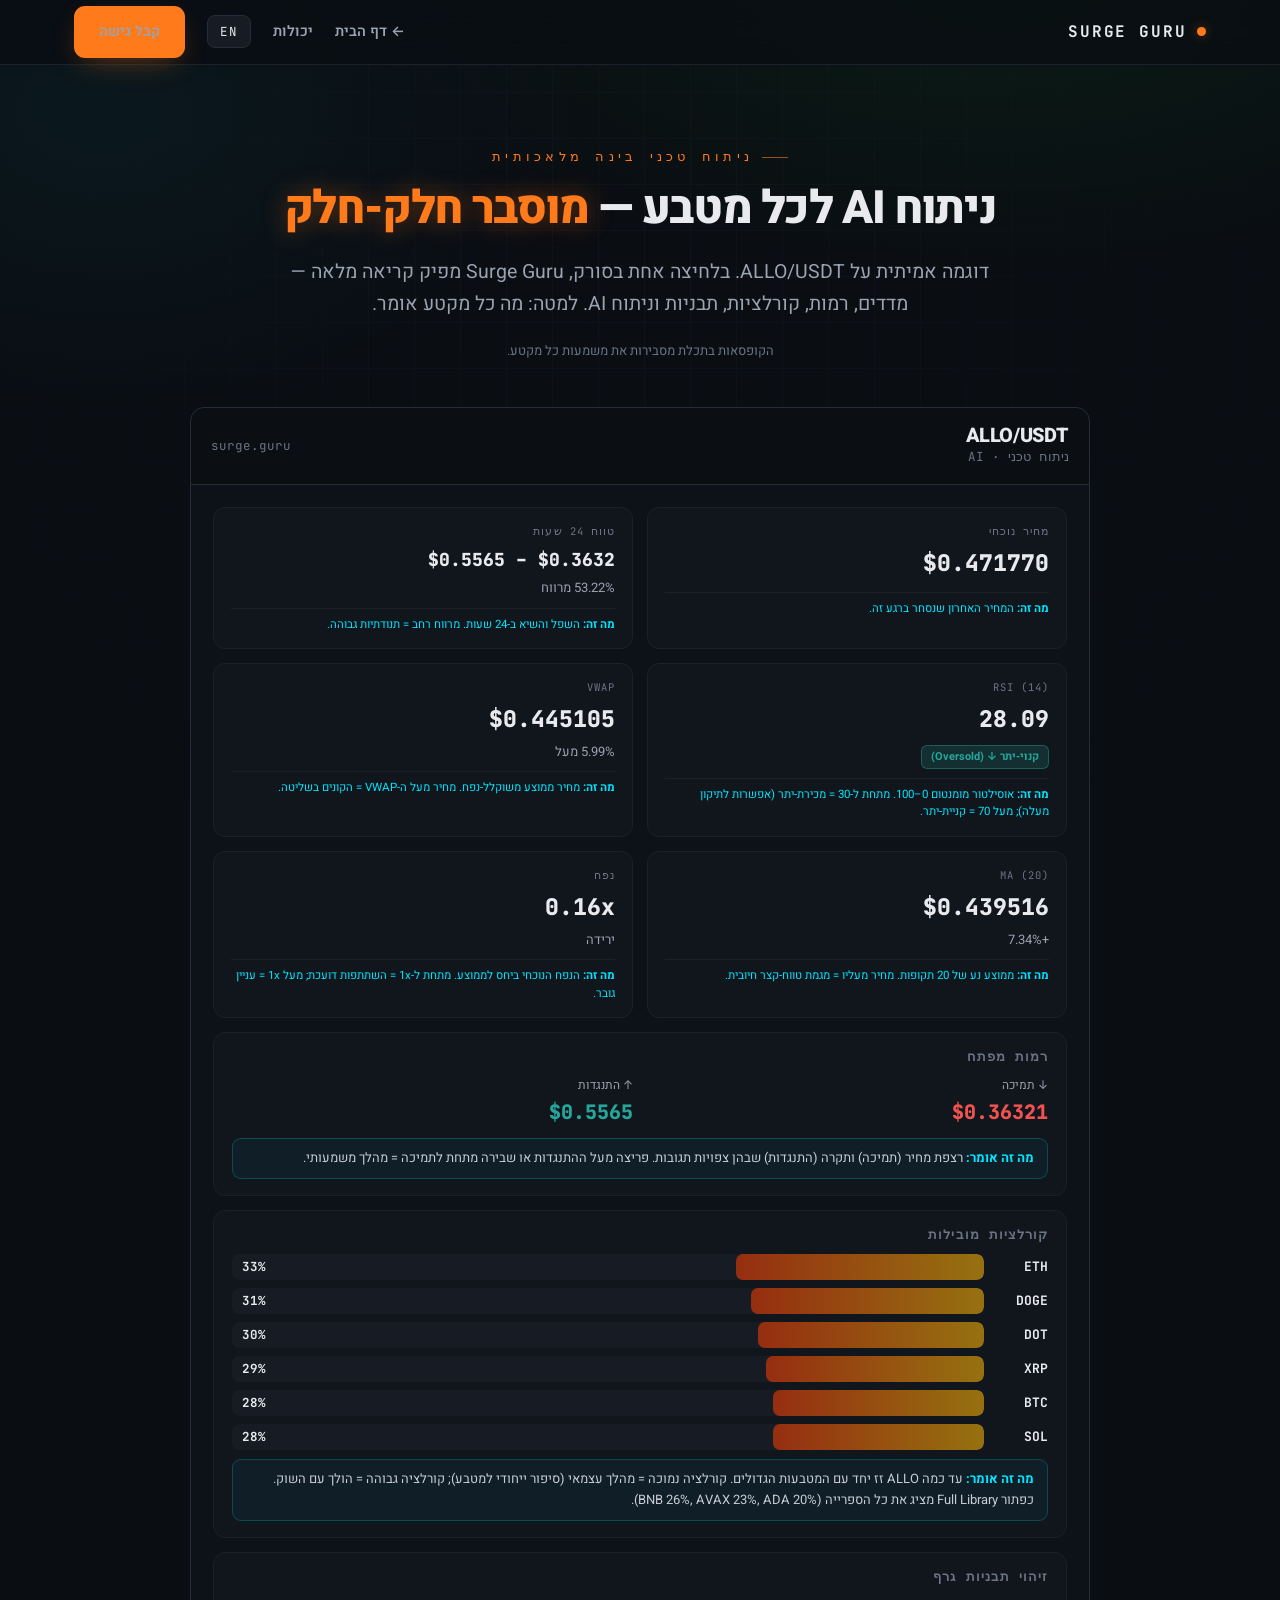
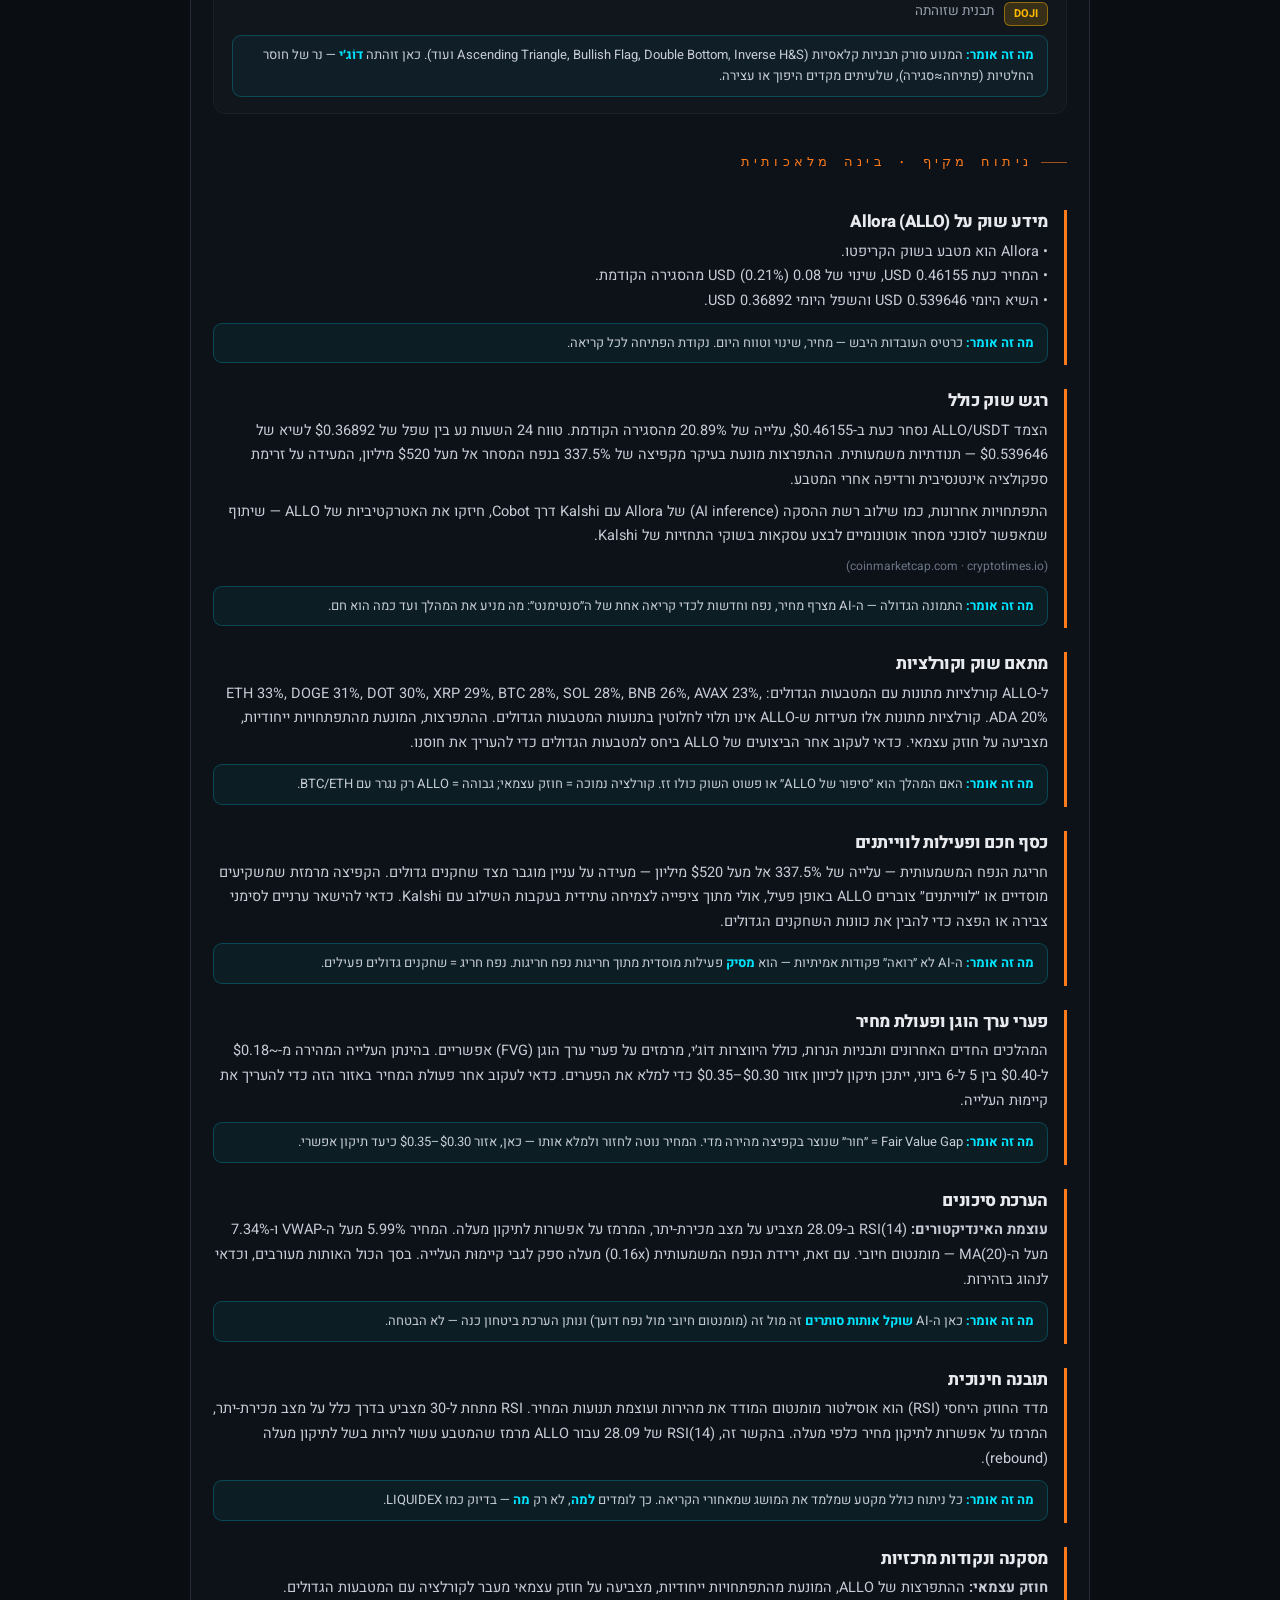
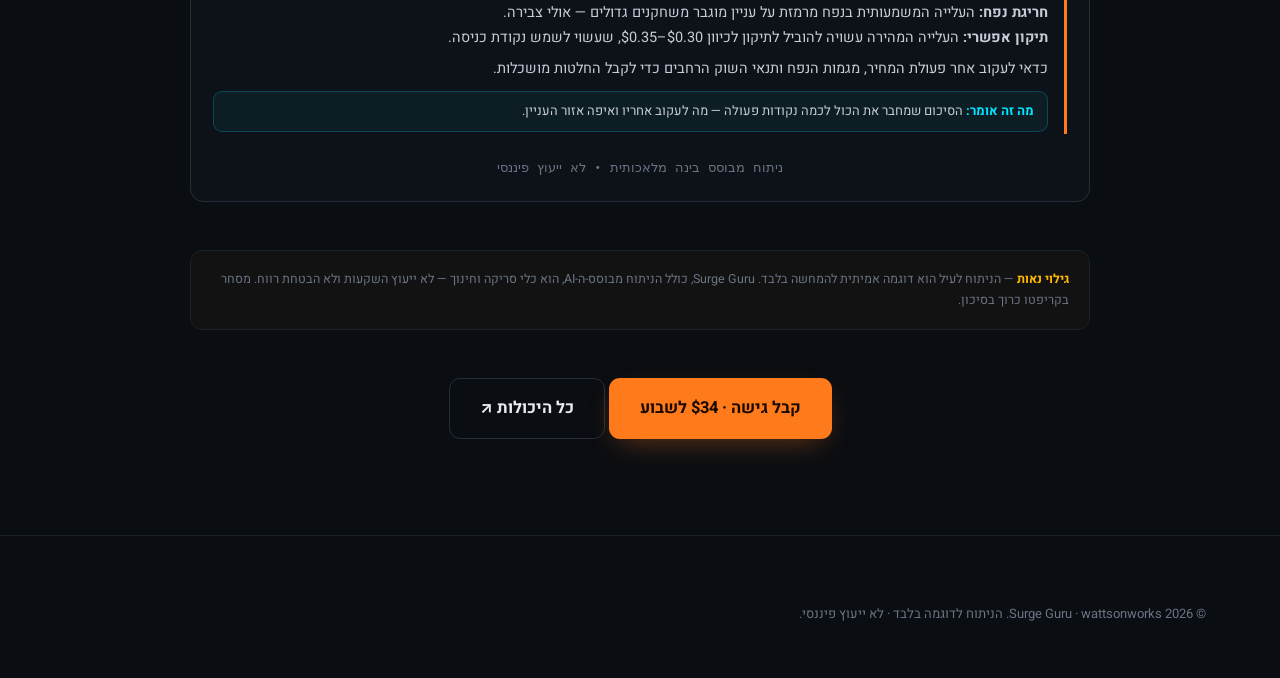
==== ai.html @ 8e60c3f4 "Add AI Technical Analysis example page (ALLO/USDT) with each segment explained New ai.html: faithful" ====
<!DOCTYPE html>
<html lang="he" dir="rtl">
<head>
<meta charset="utf-8">
<meta name="viewport" content="width=device-width, initial-scale=1">
<title>Surge Guru — AI Technical Analysis (example) | ניתוח AI לדוגמה</title>
<meta name="description" content="A real Surge Guru AI Technical Analysis example (ALLO/USDT) — price, RSI, VWAP, MA, key levels, correlations, pattern detection and a full AI read, with every segment explained. EN + HE.">
<link rel="canonical" href="https://wattsonworks.github.io/SG/ai.html">
<meta name="robots" content="index,follow">
<meta name="theme-color" content="#0a0d12">
<link rel="icon" href="favicon.svg" type="image/svg+xml">
<link rel="preconnect" href="https://fonts.googleapis.com">
<link rel="preconnect" href="https://fonts.gstatic.com" crossorigin>
<link href="https://fonts.googleapis.com/css2?family=Inter:wght@400;600;700;800&family=Heebo:wght@400;600;700;800&family=JetBrains+Mono:wght@400;700&display=swap" rel="stylesheet">
<link rel="stylesheet" href="assets/css/sg.css">
</head>
<body>

<nav class="nav">
  <div class="nav-in">
    <a class="brand" href="index.html"><span class="dot"></span>SURGE&nbsp;GURU</a>
    <div class="nav-links">
      <a href="index.html" data-he="← דף הבית" data-en="← Home"></a>
      <a href="index.html#features" data-he="יכולות" data-en="Features"></a>
      <button class="lang-btn" data-lang-toggle>EN</button>
      <a class="btn btn-primary" href="checkout.html" data-he="קבל גישה" data-en="Get Access"></a>
    </div>
  </div>
</nav>

<header class="hero" style="padding-bottom:24px">
  <div class="wrap center">
    <p class="eyebrow" style="justify-content:center" data-he="ניתוח טכני בינה מלאכותית" data-en="AI Technical Analysis"></p>
    <h1 style="font-size:clamp(28px,4.6vw,46px)" data-he='ניתוח AI לכל מטבע — <span class="g">מוסבר חלק-חלק</span>' data-en='AI analysis for any coin — <span class="g">explained piece by piece</span>' data-html></h1>
    <p class="lede center mt-2" data-he="דוגמה אמיתית על ALLO/USDT. בלחיצה אחת בסורק, Surge Guru מפיק קריאה מלאה — מדדים, רמות, קורלציות, תבניות וניתוח AI. למטה: מה כל מקטע אומר." data-en="A real example on ALLO/USDT. With one click in the scanner, Surge Guru produces a full read — metrics, levels, correlations, patterns and an AI analysis. Below: what every segment means."></p>
    <p class="center mt-2" style="font-size:13px;color:var(--muted-2)" data-he="הקופסאות בתכלת מסבירות את משמעות כל מקטע." data-en="The cyan boxes explain what each segment means."></p>
  </div>
</header>

<section style="padding-top:8px">
  <div class="wrap">
    <div class="ai-panel reveal">
      <div class="ai-titlebar">
        <div><h3>ALLO/USDT</h3><div class="sub" data-he="ניתוח טכני · AI" data-en="AI Technical Analysis"></div></div>
        <div class="sub">surge.guru</div>
      </div>
      <div class="ai-body">

        <!-- METRICS -->
        <div class="ai-metrics">
          <div class="ai-metric">
            <div class="lbl" data-he="מחיר נוכחי" data-en="Current Price"></div>
            <div class="val">$0.471770</div>
            <div class="mean" data-he="<b>מה זה:</b> המחיר האחרון שנסחר ברגע זה." data-en="<b>What it is:</b> the latest traded price right now." data-html></div>
          </div>
          <div class="ai-metric">
            <div class="lbl" data-he="טווח 24 שעות" data-en="24H Range"></div>
            <div class="val" style="font-size:18px">$0.3632 – $0.5565</div>
            <div class="sub amber2">53.22% <span data-he="מרווח" data-en="spread"></span></div>
            <div class="mean" data-he="<b>מה זה:</b> השפל והשיא ב-24 שעות. מרווח רחב = תנודתיות גבוהה." data-en="<b>What it is:</b> the 24h low–high. A wide spread = high volatility." data-html></div>
          </div>
          <div class="ai-metric">
            <div class="lbl">RSI (14)</div>
            <div class="val up2">28.09</div>
            <div><span class="ai-badge green" data-he="קנוי-יתר ↓ (Oversold)" data-en="Oversold"></span></div>
            <div class="mean" data-he="<b>מה זה:</b> אוסילטור מומנטום 0–100. מתחת ל-30 = מכירת-יתר (אפשרות לתיקון מעלה); מעל 70 = קניית-יתר." data-en="<b>What it is:</b> a 0–100 momentum oscillator. Below 30 = oversold (room to bounce); above 70 = overbought." data-html></div>
          </div>
          <div class="ai-metric">
            <div class="lbl">VWAP</div>
            <div class="val">$0.445105</div>
            <div class="sub up2" data-he="5.99% מעל" data-en="5.99% above"></div>
            <div class="mean" data-he="<b>מה זה:</b> מחיר ממוצע משוקלל-נפח. מחיר מעל ה-VWAP = הקונים בשליטה." data-en="<b>What it is:</b> the volume-weighted average price. Price above VWAP = buyers in control." data-html></div>
          </div>
          <div class="ai-metric">
            <div class="lbl">MA (20)</div>
            <div class="val">$0.439516</div>
            <div class="sub up2">+7.34%</div>
            <div class="mean" data-he="<b>מה זה:</b> ממוצע נע של 20 תקופות. מחיר מעליו = מגמת טווח-קצר חיובית." data-en="<b>What it is:</b> the 20-period moving average. Price above it = a short-term uptrend." data-html></div>
          </div>
          <div class="ai-metric">
            <div class="lbl" data-he="נפח" data-en="Volume"></div>
            <div class="val">0.16x</div>
            <div class="sub dn2" data-he="ירידה" data-en="drop"></div>
            <div class="mean" data-he="<b>מה זה:</b> הנפח הנוכחי ביחס לממוצע. מתחת ל-1x = השתתפות דועכת; מעל 1x = עניין גובר." data-en="<b>What it is:</b> current volume vs its average. Below 1x = fading participation; above 1x = surging interest." data-html></div>
          </div>
        </div>

        <!-- KEY LEVELS -->
        <div class="ai-block">
          <h4 data-he="רמות מפתח" data-en="Key Levels"></h4>
          <div class="ai-levels">
            <div class="lv"><div class="k dn2" data-he="↓ תמיכה" data-en="↓ Support"></div><div class="v dn2">$0.36321</div></div>
            <div class="lv"><div class="k up2" data-he="↑ התנגדות" data-en="↑ Resistance"></div><div class="v up2">$0.5565</div></div>
          </div>
          <div class="seg-note" data-he="<b>מה זה אומר:</b> רצפת מחיר (תמיכה) ותקרה (התנגדות) שבהן צפויות תגובות. פריצה מעל ההתנגדות או שבירה מתחת לתמיכה = מהלך משמעותי." data-en="<b>What it means:</b> a price floor (support) and ceiling (resistance) where reactions are likely. A break above resistance or below support = a significant move." data-html></div>
        </div>

        <!-- CORRELATIONS -->
        <div class="ai-block">
          <h4 data-he="קורלציות מובילות" data-en="Top Coin Correlations"></h4>
          <div class="corr-row"><span class="nm">ETH</span><div class="corr-bar"><i style="width:33%"></i><span>33%</span></div></div>
          <div class="corr-row"><span class="nm">DOGE</span><div class="corr-bar"><i style="width:31%"></i><span>31%</span></div></div>
          <div class="corr-row"><span class="nm">DOT</span><div class="corr-bar"><i style="width:30%"></i><span>30%</span></div></div>
          <div class="corr-row"><span class="nm">XRP</span><div class="corr-bar"><i style="width:29%"></i><span>29%</span></div></div>
          <div class="corr-row"><span class="nm">BTC</span><div class="corr-bar"><i style="width:28%"></i><span>28%</span></div></div>
          <div class="corr-row"><span class="nm">SOL</span><div class="corr-bar"><i style="width:28%"></i><span>28%</span></div></div>
          <div class="seg-note" data-he="<b>מה זה אומר:</b> עד כמה ALLO זז יחד עם המטבעות הגדולים. קורלציה נמוכה = מהלך עצמאי (סיפור ייחודי למטבע); קורלציה גבוהה = הולך עם השוק. כפתור Full Library מציג את כל הספרייה (BNB 26%, AVAX 23%, ADA 20%)." data-en="<b>What it means:</b> how closely ALLO moves with the majors. Low correlation = an independent move (a coin-specific story); high = it follows the market. Full Library shows them all (BNB 26%, AVAX 23%, ADA 20%)." data-html></div>
        </div>

        <!-- PATTERNS -->
        <div class="ai-block">
          <h4 data-he="זיהוי תבניות גרף" data-en="Detected Chart Patterns"></h4>
          <div style="display:flex;align-items:center;gap:10px"><span class="ai-badge" style="background:rgba(255,184,0,.16);color:var(--amber);border:1px solid rgba(255,184,0,.45)">DOJI</span><span style="color:var(--muted);font-size:13.5px" data-he="תבנית שזוהתה" data-en="pattern detected"></span></div>
          <div class="seg-note" data-he="<b>מה זה אומר:</b> המנוע סורק תבניות קלאסיות (Ascending Triangle, Bullish Flag, Double Bottom, Inverse H&amp;S ועוד). כאן זוהתה <b>דוֹג׳י</b> — נר של חוסר החלטיות (פתיחה≈סגירה), שלעיתים מקדים היפוך או עצירה." data-en="<b>What it means:</b> the engine scans for classic patterns (Ascending Triangle, Bullish Flag, Double Bottom, Inverse H&amp;S, etc.). Here it flagged a <b>doji</b> — an indecision candle (open≈close) that often precedes a reversal or a pause." data-html></div>
        </div>

        <!-- AI COMPREHENSIVE ANALYSIS -->
        <div class="ai-sections">
          <p class="eyebrow mt-3" data-he="ניתוח מקיף · בינה מלאכותית" data-en="AI Comprehensive Analysis"></p>

          <div class="ai-sec">
            <h4 data-he="מידע שוק על Allora (ALLO)" data-en="Stock market information for Allora (ALLO)"></h4>
            <p data-he="• Allora הוא מטבע בשוק הקריפטו.<br>• המחיר כעת 0.46155 USD, שינוי של 0.08 USD ‎(0.21%)‎ מהסגירה הקודמת.<br>• השיא היומי 0.539646 USD והשפל היומי 0.36892 USD." data-en="• Allora is a crypto in the CRYPTO market.<br>• The price is 0.46155 USD currently with a change of 0.08 USD (0.21%) from the previous close.<br>• The intraday high is 0.539646 USD and the intraday low is 0.36892 USD." data-html></p>
            <div class="seg-note" data-he="<b>מה זה אומר:</b> כרטיס העובדות היבש — מחיר, שינוי וטווח היום. נקודת הפתיחה לכל קריאה." data-en="<b>What it means:</b> the dry fact sheet — price, change and today's range. The starting point for any read." data-html></div>
          </div>

          <div class="ai-sec">
            <h4 data-he="רגש שוק כולל" data-en="Holistic Market Sentiment"></h4>
            <p data-he="הצמד ALLO/USDT נסחר כעת ב-$0.46155, עלייה של 20.89% מהסגירה הקודמת. טווח 24 השעות נע בין שפל של $0.36892 לשיא של $0.539646 — תנודתיות משמעותית. ההתפרצות מונעת בעיקר מקפיצה של 337.5% בנפח המסחר אל מעל $520 מיליון, המעידה על זרימת ספקולציה אינטנסיבית ורדיפה אחרי המטבע." data-en="The ALLO/USDT pair is currently trading at $0.46155, reflecting a 20.89% increase from the previous close. The 24-hour trading range spans from a low of $0.36892 to a high of $0.539646, indicating significant volatility. This surge is primarily driven by a 337.5% spike in trading volume to over $520 million, suggesting intense speculative inflows and liquidity chasing the token."></p>
            <p data-he="התפתחויות אחרונות, כמו שילוב רשת ההסקה (AI inference) של Allora עם Kalshi דרך Cobot, חיזקו את האטרקטיביות של ALLO — שיתוף שמאפשר לסוכני מסחר אוטונומיים לבצע עסקאות בשוקי התחזיות של Kalshi." data-en="Recent developments, such as the integration of Allora's AI inference network with Kalshi via Cobot, have further bolstered ALLO's appeal. This collaboration enables autonomous trading agents to execute trades on Kalshi prediction markets, marking a significant milestone for AI-themed crypto tokens."></p>
            <p class="src">(coinmarketcap.com · cryptotimes.io)</p>
            <div class="seg-note" data-he="<b>מה זה אומר:</b> התמונה הגדולה — ה-AI מצרף מחיר, נפח וחדשות לכדי קריאה אחת של ה״סנטימנט״: מה מניע את המהלך ועד כמה הוא חם." data-en="<b>What it means:</b> the big picture — the AI fuses price, volume and news into one sentiment read: what's driving the move and how hot it is." data-html></div>
          </div>

          <div class="ai-sec">
            <h4 data-he="מתאם שוק וקורלציות" data-en="Market Correlation & Dependencies"></h4>
            <p data-he="ל-ALLO קורלציות מתונות עם המטבעות הגדולים: ETH 33%, DOGE 31%, DOT 30%, XRP 29%, BTC 28%, SOL 28%, BNB 26%, AVAX 23%, ADA 20%. קורלציות מתונות אלו מעידות ש-ALLO אינו תלוי לחלוטין בתנועות המטבעות הגדולים. ההתפרצות, המונעת מהתפתחויות ייחודיות, מצביעה על חוזק עצמאי. כדאי לעקוב אחר הביצועים של ALLO ביחס למטבעות הגדולים כדי להעריך את חוסנו." data-en="ALLO exhibits moderate correlations with major cryptocurrencies: ETH 33%, DOGE 31%, DOT 30%, XRP 29%, BTC 28%, SOL 28%, BNB 26%, AVAX 23%, ADA 20%. These moderate correlations suggest that ALLO is not entirely dependent on the movements of major cryptocurrencies. The recent surge, driven by its unique developments, indicates independent strength. Traders should monitor ALLO's performance relative to major coins to assess its resilience."></p>
            <div class="seg-note" data-he="<b>מה זה אומר:</b> האם המהלך הוא ״סיפור של ALLO״ או פשוט השוק כולו זז. קורלציה נמוכה = חוזק עצמאי; גבוהה = ALLO רק נגרר עם BTC/ETH." data-en="<b>What it means:</b> is the move an 'ALLO story' or just the whole market moving? Low correlation = independent strength; high = ALLO is just dragged along by BTC/ETH." data-html></div>
          </div>

          <div class="ai-sec">
            <h4 data-he="כסף חכם ופעילות לווייתנים" data-en="Smart Money & Whale Activity"></h4>
            <p data-he="חריגת הנפח המשמעותית — עלייה של 337.5% אל מעל $520 מיליון — מעידה על עניין מוגבר מצד שחקנים גדולים. הקפיצה מרמזת שמשקיעים מוסדיים או ״לווייתנים״ צוברים ALLO באופן פעיל, אולי מתוך ציפייה לצמיחה עתידית בעקבות השילוב עם Kalshi. כדאי להישאר ערניים לסימני צבירה או הפצה כדי להבין את כוונות השחקנים הגדולים." data-en="The significant volume anomaly, with a 337.5% increase to over $520 million, indicates heightened interest from large market participants. This surge suggests that institutional investors or whales are actively accumulating ALLO, potentially anticipating future growth driven by the recent integration with Kalshi. Traders should remain vigilant for signs of accumulation or distribution to gauge the intentions of these large players."></p>
            <div class="seg-note" data-he="<b>מה זה אומר:</b> ה-AI לא ״רואה״ פקודות אמיתיות — הוא <b>מסיק</b> פעילות מוסדית מתוך חריגות נפח חריגות. נפח חריג = שחקנים גדולים פעילים." data-en="<b>What it means:</b> the AI can't 'see' real orders — it <b>infers</b> large-player activity from unusual volume anomalies. An abnormal spike = big players are active." data-html></div>
          </div>

          <div class="ai-sec">
            <h4 data-he="פערי ערך הוגן ופעולת מחיר" data-en="Fair Value Gaps & Price Action"></h4>
            <p data-he="המהלכים החדים האחרונים ותבניות הנרות, כולל היווצרות דוֹג׳י, מרמזים על פערי ערך הוגן (FVG) אפשריים. בהינתן העלייה המהירה מ-~$0.18 ל-$0.40 בין 5 ל-6 ביוני, ייתכן תיקון לכיוון אזור $0.30–$0.35 כדי למלא את הפערים. כדאי לעקוב אחר פעולת המחיר באזור הזה כדי להעריך את קיימוּת העלייה." data-en="The recent strong price moves and candlestick patterns, including a doji formation, suggest potential fair value gaps. Given the rapid ascent from approximately $0.18 to $0.40 between June 5 and June 6, there may be a retracement toward the $0.30–$0.35 range to fill these gaps. Traders should watch for price action in this zone to assess the sustainability of the recent rally."></p>
            <div class="seg-note" data-he="<b>מה זה אומר:</b> Fair Value Gap = ״חור״ שנוצר בקפיצה מהירה מדי. המחיר נוטה לחזור ולמלא אותו — כאן, אזור $0.30–$0.35 כיעד תיקון אפשרי." data-en="<b>What it means:</b> a Fair Value Gap is a 'hole' left by a too-fast jump. Price tends to come back and fill it — here, the $0.30–$0.35 zone as a possible retracement target." data-html></div>
          </div>

          <div class="ai-sec">
            <h4 data-he="הערכת סיכונים" data-en="Risk Assessment"></h4>
            <p data-he="<b>עוצמת האינדיקטורים:</b> RSI(14) ב-28.09 מצביע על מצב מכירת-יתר, המרמז על אפשרות לתיקון מעלה. המחיר 5.99% מעל ה-VWAP ו-7.34% מעל ה-MA(20) — מומנטום חיובי. עם זאת, ירידת הנפח המשמעותית (0.16x) מעלה ספק לגבי קיימוּת העלייה. בסך הכול האותות מעורבים, וכדאי לנהוג בזהירות." data-en="<b>Strength of Indicators:</b> The RSI(14) at 28.09 indicates an oversold condition, suggesting potential for upward correction. The price is 5.99% above the VWAP and 7.34% above the MA(20), indicating bullish momentum. However, the significant volume drop (0.16x) raises concerns about the sustainability of the rally. Overall, the signals are mixed, and traders should exercise caution." data-html></p>
            <div class="seg-note" data-he="<b>מה זה אומר:</b> כאן ה-AI <b>שוקל אותות סותרים</b> זה מול זה (מומנטום חיובי מול נפח דועך) ונותן הערכת ביטחון כנה — לא הבטחה." data-en="<b>What it means:</b> here the AI <b>weighs conflicting signals</b> against each other (bullish momentum vs fading volume) and gives an honest confidence read — not a promise." data-html></div>
          </div>

          <div class="ai-sec">
            <h4 data-he="תובנה חינוכית" data-en="Educational Insight"></h4>
            <p data-he="מדד החוזק היחסי (RSI) הוא אוסילטור מומנטום המודד את מהירות ועוצמת תנועות המחיר. RSI מתחת ל-30 מצביע בדרך כלל על מצב מכירת-יתר, המרמז על אפשרות לתיקון מחיר כלפי מעלה. בהקשר זה, RSI(14) של 28.09 עבור ALLO מרמז שהמטבע עשוי להיות בשל לתיקון מעלה (rebound)." data-en="The Relative Strength Index (RSI) is a momentum oscillator that measures the speed and change of price movements. An RSI below 30 typically indicates an oversold condition, suggesting potential for upward price correction. In this context, the RSI(14) of 28.09 for ALLO suggests that the token may be due for a rebound."></p>
            <div class="seg-note" data-he="<b>מה זה אומר:</b> כל ניתוח כולל מקטע שמלמד את המושג שמאחורי הקריאה. כך לומדים <b>למה</b>, לא רק <b>מה</b> — בדיוק כמו LIQUIDEX." data-en="<b>What it means:</b> every analysis includes a segment that teaches the concept behind the read. You learn the <b>why</b>, not just the <b>what</b> — exactly like LIQUIDEX." data-html></div>
          </div>

          <div class="ai-sec">
            <h4 data-he="מסקנה ונקודות מרכזיות" data-en="Conclusion & Key Takeaways"></h4>
            <p data-he="<b>חוזק עצמאי:</b> ההתפרצות של ALLO, המונעת מהתפתחויות ייחודיות, מצביעה על חוזק עצמאי מעבר לקורלציה עם המטבעות הגדולים.<br><b>חריגת נפח:</b> העלייה המשמעותית בנפח מרמזת על עניין מוגבר משחקנים גדולים — אולי צבירה.<br><b>תיקון אפשרי:</b> העלייה המהירה עשויה להוביל לתיקון לכיוון $0.30–$0.35, שעשוי לשמש נקודת כניסה." data-en="<b>Independent Strength:</b> ALLO's recent surge, driven by unique developments, indicates independent strength beyond major cryptocurrency correlations.<br><b>Volume Anomaly:</b> The significant increase in trading volume suggests heightened interest from large market participants, potentially indicating accumulation.<br><b>Potential Retracement:</b> The rapid price ascent may lead to a retracement toward the $0.30–$0.35 range, providing a potential entry point." data-html></p>
            <p data-he="כדאי לעקוב אחר פעולת המחיר, מגמות הנפח ותנאי השוק הרחבים כדי לקבל החלטות מושכלות." data-en="Traders should monitor ALLO's price action, volume trends, and broader market conditions to make informed decisions."></p>
            <div class="seg-note" data-he="<b>מה זה אומר:</b> הסיכום שמחבר את הכול לכמה נקודות פעולה — מה לעקוב אחריו ואיפה אזור העניין." data-en="<b>What it means:</b> the synthesis that ties it all into a few action points — what to watch and where the zone of interest is." data-html></div>
          </div>
        </div>

        <div class="ai-foot" data-he="ניתוח מבוסס בינה מלאכותית • לא ייעוץ פיננסי" data-en="AI-powered analysis • Not financial advice"></div>
      </div>
    </div>

    <div class="disclaimer mt-4" style="max-width:900px;margin-inline:auto">
      <b data-he="גילוי נאות" data-en="Disclaimer"></b>
      <span data-he=" — הניתוח לעיל הוא דוגמה אמיתית להמחשה בלבד. Surge Guru, כולל הניתוח מבוסס-ה-AI, הוא כלי סריקה וחינוך — לא ייעוץ השקעות ולא הבטחת רווח. מסחר בקריפטו כרוך בסיכון." data-en=" — The analysis above is a real example for illustration only. Surge Guru, including its AI-based analysis, is a scanning and education tool — not investment advice or a profit guarantee. Crypto trading carries risk."></span>
    </div>

    <div class="center mt-4">
      <a class="btn btn-primary btn-lg" href="checkout.html" data-he="קבל גישה · ‎$34 לשבוע" data-en="Get access · $34/week"></a>
      <a class="btn btn-outline btn-lg" href="index.html#features" data-he="כל היכולות ↗" data-en="All features ↗"></a>
    </div>
  </div>
</section>

<footer class="footer">
  <div class="wrap"><p style="font-size:13px;color:var(--muted-2)">© <span data-year></span> Surge Guru · wattsonworks. <span data-he="הניתוח לדוגמה בלבד · לא ייעוץ פיננסי." data-en="Example analysis only · not financial advice."></span></p></div>
</footer>

<script src="assets/js/config.js"></script>
<script src="assets/js/i18n.js"></script>
<script src="assets/js/app.js"></script>
</body>
</html>
---- assets/css/sg.css ----
/* ╔══════════════════════════════════════════════════════════════╗
   ║  LIQUIDEX — Design System  ·  Matrix-Terminal Fintech          ║
   ║  Dark institutional aesthetic · bilingual HE(RTL)/EN(LTR)      ║
   ╚══════════════════════════════════════════════════════════════╝ */

/* ── Design tokens ──────────────────────────────────────────── */
:root{
  /* surfaces */
  --bg:#0a0d12;
  --bg-1:#0e1116;
  --bg-2:#11151c;
  --bg-3:#161b24;
  --panel:#0d1219;
  --line:#1b2029;
  --line-2:#262d39;

  /* ink */
  --ink:#e8eaed;
  --ink-2:#c7ccd6;
  --muted:#9aa3b0;
  --muted-2:#6b7484;
  --faint:#4a5260;

  /* brand — surge fire (—green tokens repurposed as the fire primary) */
  --green:#FF7A1A;
  --green-dim:#e85d00;
  --green-glow:rgba(255,122,26,.42);
  --fire:#FF3D00;
  --live:#00FF6A;
  --cyan:#00E5FF;
  --amber:#FFB800;
  --gold:#c9a24b;

  /* order-flow semantics */
  --bsl:#FF5252;     /* buy-side liquidity / short stops above */
  --bsl-soft:#FF8A65;
  --ssl:#26C6DA;     /* sell-side liquidity / long stops below */
  --casc:#FF0040;    /* cascade */
  --exh:#00E5FF;     /* exhaustion */
  --bull:#26a69a;
  --bear:#ef5350;
  --swept:#717b8a;

  /* type */
  --mono:"JetBrains Mono",ui-monospace,"SF Mono",Consolas,"Courier New",monospace;
  --sans:"Inter","Heebo",system-ui,-apple-system,"Segoe UI",Roboto,sans-serif;

  /* metrics */
  --maxw:1180px;
  --radius:14px;
  --radius-sm:9px;
  --shadow:0 24px 60px -28px rgba(0,0,0,.85);
  --shadow-green:0 0 0 1px rgba(0,255,65,.18),0 18px 50px -22px rgba(0,255,65,.25);
}

/* ── Reset ──────────────────────────────────────────────────── */
*,*::before,*::after{box-sizing:border-box}
html{scroll-behavior:smooth;-webkit-text-size-adjust:100%}
body{
  margin:0;background:var(--bg);color:var(--ink);
  font-family:var(--sans);font-size:17px;line-height:1.65;
  -webkit-font-smoothing:antialiased;text-rendering:optimizeLegibility;
  overflow-x:hidden;
}
img,svg{max-width:100%;display:block}
a{color:inherit;text-decoration:none}
button{font-family:inherit;cursor:pointer}
h1,h2,h3,h4{line-height:1.18;margin:0;font-weight:800;letter-spacing:-.02em}

/* ── Language direction ─────────────────────────────────────── */
html[dir="rtl"]{font-family:var(--sans)}
html[dir="rtl"] body{font-family:"Heebo","Inter",system-ui,sans-serif}
[data-rtl-flip]{transform:scaleX(1)}
html[dir="rtl"] [data-rtl-flip]{transform:scaleX(-1)}
.he-only{display:none}.en-only{display:none}
html[lang="he"] .he-only{display:revert}
html[lang="en"] .en-only{display:revert}

/* ── Ambient background grid ────────────────────────────────── */
body::before{
  content:"";position:fixed;inset:0;z-index:-2;pointer-events:none;
  background:
    radial-gradient(1100px 600px at 78% -8%, rgba(0,255,65,.07), transparent 60%),
    radial-gradient(900px 600px at 8% 12%, rgba(0,229,255,.05), transparent 55%),
    linear-gradient(180deg,#0a0d12 0%,#0a0d12 100%);
}
body::after{
  content:"";position:fixed;inset:0;z-index:-1;pointer-events:none;opacity:.4;
  background-image:linear-gradient(var(--line) 1px,transparent 1px),
                   linear-gradient(90deg,var(--line) 1px,transparent 1px);
  background-size:46px 46px;
  -webkit-mask-image:radial-gradient(circle at 50% 32%,#000,transparent 78%);
          mask-image:radial-gradient(circle at 50% 32%,#000,transparent 78%);
}

/* ── Layout ─────────────────────────────────────────────────── */
.wrap{max-width:var(--maxw);margin-inline:auto;padding-inline:24px}
section{padding:96px 0;position:relative}
.section-sm{padding:64px 0}
.center{text-align:center}
.eyebrow{
  font-family:var(--mono);font-size:12.5px;letter-spacing:.34em;text-transform:uppercase;
  color:var(--green);margin:0 0 14px;display:inline-flex;align-items:center;gap:9px;
}
.eyebrow::before{content:"";width:26px;height:1px;background:var(--green);opacity:.6}
h2.title{font-size:clamp(28px,4.4vw,46px);margin-bottom:14px}
.lede{font-size:clamp(16px,1.8vw,19.5px);color:var(--muted);max-width:64ch}
.center .lede{margin-inline:auto}
.g{color:var(--green)}
.c{color:var(--cyan)}
.r{color:var(--bsl)}
.gold{color:var(--gold)}

/* ── Top nav ────────────────────────────────────────────────── */
.nav{
  position:sticky;top:0;z-index:60;backdrop-filter:blur(14px);
  background:rgba(10,13,18,.72);border-bottom:1px solid var(--line);
}
.nav-in{display:flex;align-items:center;gap:18px;height:64px;max-width:var(--maxw);margin-inline:auto;padding-inline:24px}
.brand{display:flex;align-items:center;gap:10px;font-family:var(--mono);font-weight:700;letter-spacing:.12em;font-size:16px}
.brand .dot{width:9px;height:9px;border-radius:50%;background:var(--green);box-shadow:0 0 12px var(--green-glow);animation:pulse 2.4s infinite}
@keyframes pulse{0%,100%{opacity:1}50%{opacity:.35}}
.nav-links{display:flex;gap:22px;margin-inline-start:auto;align-items:center}
.nav-links a{color:var(--muted);font-size:14.5px;font-weight:600;transition:color .18s}
.nav-links a:hover{color:var(--ink)}
.lang-btn{
  font-family:var(--mono);font-size:12.5px;letter-spacing:.08em;color:var(--ink);
  background:var(--bg-3);border:1px solid var(--line-2);border-radius:8px;padding:7px 12px;transition:.18s;
}
.lang-btn:hover{border-color:var(--green);color:var(--green)}
@media(max-width:780px){.nav-links a:not(.btn){display:none}}
@media(max-width:480px){.nav-in{gap:10px;padding-inline:16px}.nav .btn{padding:9px 14px;font-size:13.5px}.lang-btn{padding:6px 9px}}

/* ── Buttons ────────────────────────────────────────────────── */
.btn{
  display:inline-flex;align-items:center;justify-content:center;gap:9px;
  font-weight:700;font-size:15px;padding:13px 24px;border-radius:11px;border:1px solid transparent;
  transition:transform .15s,box-shadow .2s,background .2s,border-color .2s;white-space:nowrap;
}
.btn:active{transform:translateY(1px)}
.btn-primary{background:var(--green);color:#1a0a00;box-shadow:0 10px 30px -10px var(--green-glow)}
.btn-primary:hover{box-shadow:0 14px 40px -8px var(--green-glow);transform:translateY(-2px)}
.btn-outline{background:transparent;color:var(--ink);border-color:var(--line-2)}
.btn-outline:hover{border-color:var(--green);color:var(--green)}
.btn-ghost{background:var(--bg-3);color:var(--ink-2);border-color:var(--line)}
.btn-ghost:hover{border-color:var(--cyan);color:var(--cyan)}
.btn-wa{background:#25D366;color:#04210d}
.btn-wa:hover{background:#1fbe5a;transform:translateY(-2px)}
.btn-sm{padding:9px 16px;font-size:13.5px}
.send-actions{display:flex;gap:10px;flex-wrap:wrap;align-items:center;margin-top:12px}
.btn-lg{padding:16px 30px;font-size:16.5px}
.btn-block{display:flex;width:100%}

/* ── Cards / panels ─────────────────────────────────────────── */
.card{
  background:linear-gradient(180deg,var(--bg-2),var(--panel));
  border:1px solid var(--line);border-radius:var(--radius);padding:26px;
  transition:border-color .2s,transform .2s,box-shadow .2s;
}
.card:hover{border-color:var(--line-2);transform:translateY(-3px);box-shadow:var(--shadow)}
.card-glow:hover{border-color:rgba(0,255,65,.4);box-shadow:var(--shadow-green)}
.panel{background:var(--panel);border:1px solid var(--line);border-radius:var(--radius)}
.grid{display:grid;gap:20px}
.g-2{grid-template-columns:repeat(2,1fr)}
.g-3{grid-template-columns:repeat(3,1fr)}
.g-4{grid-template-columns:repeat(4,1fr)}
@media(max-width:960px){.g-3,.g-4{grid-template-columns:repeat(2,1fr)}}
@media(max-width:620px){.g-2,.g-3,.g-4{grid-template-columns:1fr}}

/* chips */
.chips{display:flex;flex-wrap:wrap;gap:9px}
.chip{
  font-family:var(--mono);font-size:12px;letter-spacing:.04em;border:1px solid var(--line-2);
  border-radius:20px;padding:5px 12px;color:var(--ink-2);background:rgba(255,255,255,.02);
}
.chip.green{border-color:rgba(0,255,65,.4);color:var(--green)}
.chip.cyan{border-color:rgba(0,229,255,.4);color:var(--cyan)}
.chip.red{border-color:rgba(255,82,82,.4);color:var(--bsl)}

/* tag/legend dot */
.legend{display:flex;flex-wrap:wrap;gap:18px 26px;font-family:var(--mono);font-size:12.5px;color:var(--muted)}
.legend span{display:inline-flex;align-items:center;gap:8px}
.legend i{width:16px;height:5px;border-radius:2px;display:inline-block}

/* ── Hero ───────────────────────────────────────────────────── */
.hero{padding:74px 0 56px;position:relative}
.hero-grid{display:grid;grid-template-columns:1.05fr 1fr;gap:46px;align-items:center}
@media(max-width:980px){.hero-grid{grid-template-columns:1fr;gap:30px}}
.hero h1{font-size:clamp(34px,5.6vw,60px);letter-spacing:-.03em}
.hero h1 .g{text-shadow:0 0 26px var(--green-glow)}
.hero .lede{margin-top:20px}
.hero-cta{display:flex;gap:14px;margin-top:30px;flex-wrap:wrap}
.hero-stats{display:flex;gap:30px;margin-top:34px;flex-wrap:wrap}
.hero-stat .n{font-family:var(--mono);font-size:26px;font-weight:700;color:var(--ink)}
.hero-stat .l{font-size:12.5px;color:var(--muted);letter-spacing:.04em}
.terminal{
  border:1px solid var(--line-2);border-radius:var(--radius);overflow:hidden;
  background:var(--bg-1);box-shadow:var(--shadow);
}
.terminal-bar{display:flex;align-items:center;gap:7px;padding:11px 14px;background:#0b0e13;border-bottom:1px solid var(--line)}
.terminal-bar i{width:11px;height:11px;border-radius:50%}
.terminal-bar .t{margin-inline-start:10px;font-family:var(--mono);font-size:12px;color:var(--muted-2);letter-spacing:.05em}
.terminal-body{padding:0}
.terminal-body svg{width:100%;height:auto}

/* ── Feature blocks (manual) ────────────────────────────────── */
.feature{
  display:grid;grid-template-columns:1.05fr .95fr;gap:38px;align-items:center;
  padding:54px 0;border-top:1px solid var(--line);
}
.feature:nth-child(even){grid-template-columns:.95fr 1.05fr}
.feature:nth-child(even) .feature-art{order:-1}
@media(max-width:900px){.feature,.feature:nth-child(even){grid-template-columns:1fr;gap:22px}.feature:nth-child(even) .feature-art{order:0}}
.feature-art{border:1px solid var(--line);border-radius:var(--radius);overflow:hidden;background:var(--bg-1)}
.feature h3{font-size:24px;margin-bottom:6px}
.feature .kicker{font-family:var(--mono);font-size:12px;letter-spacing:.18em;text-transform:uppercase;color:var(--cyan);margin-bottom:10px}
.feature p{color:var(--muted);margin:12px 0}
.feature .how{background:var(--bg-2);border:1px solid var(--line);border-inline-start:3px solid var(--green);border-radius:var(--radius-sm);padding:14px 16px;margin-top:14px;font-size:15px;color:var(--ink-2)}
.feature .how b{color:var(--green)}
.feature-art.bare{border:none;background:none;overflow:visible}
.terminal-body img{width:100%;height:auto;display:block}
.img-cap{padding:12px 16px 15px;font-size:13px;line-height:1.6;color:var(--muted);background:#0b0e13;border-top:1px solid var(--line)}
.img-cap b{color:var(--ink-2);font-weight:700}

/* gallery */
.gallery-shot{margin:0 0 40px}
.gallery-shot figcaption{margin-top:16px}
.gallery-shot figcaption h3{font-size:21px;margin-bottom:6px}
.gallery-shot figcaption p{color:var(--muted);font-size:15.5px;max-width:none;margin:0}
.gallery-shot figcaption p b{color:var(--ink-2)}

/* glossary */
.gloss-grid{display:grid;grid-template-columns:repeat(auto-fill,minmax(300px,1fr));gap:12px}
.gloss-item{display:flex;flex-direction:column;gap:6px;background:var(--bg-2);border:1px solid var(--line);border-inline-start:3px solid var(--c,#00FF41);border-radius:10px;padding:13px 15px}
.gloss-label{font-family:var(--mono);font-weight:700;font-size:13px;color:var(--c,#00FF41)}
.gloss-def{font-size:13.5px;color:var(--muted);line-height:1.55}

/* landing real-shot thumbnails */
.shot-thumb{display:block;border:1px solid var(--line);border-radius:12px;overflow:hidden;background:var(--bg-1);transition:border-color .2s,transform .2s,box-shadow .2s}
.shot-thumb:hover{border-color:rgba(0,255,65,.45);transform:translateY(-3px);box-shadow:var(--shadow-green)}
.shot-thumb img{width:100%;height:200px;object-fit:cover;object-position:center;display:block}
.shot-thumb .cap{padding:11px 14px;font-family:var(--mono);font-size:12px;color:var(--muted);border-top:1px solid var(--line)}
.shot-thumb .cap b{color:var(--green)}

/* bonus card */
.bonus{display:grid;grid-template-columns:1.1fr .9fr;gap:34px;align-items:center;background:linear-gradient(135deg,rgba(0,229,255,.06),rgba(0,255,65,.05));border:1px solid rgba(0,229,255,.3);border-radius:18px;padding:34px}
@media(max-width:760px){.bonus{grid-template-columns:1fr;gap:20px}}
.bonus .tag{display:inline-block;font-family:var(--mono);font-size:11px;letter-spacing:.18em;text-transform:uppercase;background:var(--cyan);color:#04212a;font-weight:700;padding:4px 11px;border-radius:6px;margin-bottom:12px}

/* SurgeGuru scanner preview (faithful recreation) */
.sgx{font-family:var(--mono);background:#0b0e13;border:1px solid var(--line-2);border-radius:12px;overflow:hidden;width:100%;font-size:12px;box-shadow:var(--shadow)}
.sgx-top{display:flex;align-items:center;gap:8px;padding:10px 12px;background:#0a0d12;border-bottom:1px solid var(--line)}
.sgx-top .fire{font-size:13px}
.sgx-top .brand{font-weight:700;letter-spacing:.09em;color:var(--ink)}
.sgx-top .live{background:rgba(0,255,106,.14);color:var(--live);border:1px solid rgba(0,255,106,.5);border-radius:5px;padding:1px 7px;font-size:9.5px;font-weight:700;letter-spacing:.06em}
.sgx-top .meta{margin-inline-start:auto;color:var(--muted-2);font-size:10px}
.sgx-tabs{display:flex;border-bottom:1px solid var(--line)}
.sgx-tabs span{flex:1;text-align:center;padding:7px;color:var(--muted-2);font-size:11px}
.sgx-tabs .on{background:#11161d;color:var(--ink);font-weight:700}
.sgx-row{display:grid;grid-template-columns:1.15fr repeat(5,1fr) .82fr;gap:5px;align-items:center;padding:7px 10px;border-bottom:1px solid #14181f;text-align:end;font-size:11px}
.sgx-row:last-child{border-bottom:none}
.sgx-row.head{color:var(--muted-2);font-size:9.5px;letter-spacing:.03em;background:#0a0d12}
.sgx-sym{color:var(--ink);font-weight:700;text-align:start;display:flex;align-items:center;gap:5px}
.sgx-up{color:#26a69a}.sgx-dn{color:#ef5350}.sgx-flat{color:var(--muted-2)}
.sgx-hot{color:#FFB800;font-weight:700}
.sgx-hot.big{color:var(--green)}
.sgx-cap{padding:9px 12px;font-size:11px;color:var(--muted);background:#0a0d12;border-top:1px solid var(--line);text-align:center}
.sgx-cap b{color:var(--green)}

/* caught-live proof cards */
.catch-grid{display:flex;flex-wrap:wrap;gap:22px;justify-content:center}
.catch-card{background:var(--bg-2);border:1px solid var(--line);border-radius:16px;overflow:hidden;max-width:340px;width:100%;transition:transform .2s,border-color .2s,box-shadow .2s}
.catch-card:hover{border-color:rgba(255,122,26,.45);transform:translateY(-4px);box-shadow:var(--shadow)}
.catch-card img{width:100%;height:auto;display:block;border-bottom:1px solid var(--line)}
.catch-card figcaption{padding:14px 16px}
.catch-card .catch-head{display:flex;justify-content:space-between;align-items:center;font-size:15px;margin-bottom:4px}
.catch-card .catch-head b{color:var(--ink)}
.catch-card .up{color:#26a69a;font-weight:700;font-family:var(--mono)}
.catch-card figcaption p{margin:0;font-size:13.5px;color:var(--muted)}
.scanner-shot{margin:0 auto 8px;max-width:1000px}
.scanner-shot .terminal-body img{width:100%;height:auto;display:block}
.scanner-shot figcaption{margin-top:14px;text-align:center;color:var(--muted);font-size:14.5px;max-width:72ch;margin-inline:auto}
.scanner-shot figcaption b{color:var(--ink)}

/* ── AI Technical Analysis recreation ─────────────────────── */
.ai-panel{max-width:900px;margin-inline:auto}
.ai-titlebar{display:flex;align-items:center;justify-content:space-between;gap:12px;background:#0b0e13;border:1px solid var(--line-2);border-radius:14px 14px 0 0;padding:16px 20px}
.ai-titlebar h3{font-size:20px;margin:0}
.ai-titlebar .sub{font-size:12.5px;color:var(--muted-2);font-family:var(--mono)}
.ai-body{background:var(--panel);border:1px solid var(--line-2);border-top:none;border-radius:0 0 14px 14px;padding:22px}
.ai-metrics{display:grid;grid-template-columns:1fr 1fr;gap:14px}
@media(max-width:560px){.ai-metrics{grid-template-columns:1fr}}
.ai-metric{background:var(--bg-2);border:1px solid var(--line);border-radius:12px;padding:15px 17px}
.ai-metric .lbl{font-family:var(--mono);font-size:10.5px;letter-spacing:.1em;color:var(--muted-2);text-transform:uppercase}
.ai-metric .val{font-size:23px;font-weight:800;margin-top:5px;color:var(--ink);font-family:var(--mono)}
.ai-metric .sub{font-size:13px;margin-top:2px;color:var(--muted)}
.ai-metric .mean{font-size:11.5px;color:var(--cyan);margin-top:9px;line-height:1.5;border-top:1px solid var(--line);padding-top:7px}
.ai-badge{display:inline-block;font-size:11px;font-weight:700;padding:2px 9px;border-radius:6px;margin-top:6px}
.ai-badge.green{background:rgba(38,166,154,.18);color:#26a69a;border:1px solid rgba(38,166,154,.4)}
.up2{color:#26a69a}.dn2{color:#ef5350}.amber2{color:var(--amber)}
.ai-block{background:var(--bg-2);border:1px solid var(--line);border-radius:12px;padding:16px 18px;margin-top:14px}
.ai-block h4{font-size:13px;font-family:var(--mono);letter-spacing:.08em;text-transform:uppercase;color:var(--muted-2);margin:0 0 12px}
.ai-levels{display:grid;grid-template-columns:1fr 1fr;gap:14px}
.ai-levels .lv .k{font-size:12px;color:var(--muted)}
.ai-levels .lv .v{font-size:20px;font-weight:800;font-family:var(--mono)}
.corr-row{display:flex;align-items:center;gap:10px;margin:8px 0}
.corr-row .nm{width:54px;font-weight:700;font-family:var(--mono);font-size:13px;color:var(--ink)}
.corr-bar{flex:1;height:26px;border-radius:7px;background:var(--bg-3);position:relative;overflow:hidden}
.corr-bar i{position:absolute;inset-block:0;inset-inline-start:0;background:linear-gradient(90deg,rgba(255,61,0,.55),rgba(255,184,0,.55));border-radius:7px}
.corr-bar span{position:absolute;inset-inline-end:10px;top:50%;transform:translateY(-50%);font-family:var(--mono);font-weight:700;font-size:12.5px;color:var(--ink)}
.ai-sections{margin-top:6px}
.ai-sec{border-inline-start:3px solid var(--green);padding:2px 0;padding-inline-start:16px;margin:24px 0}
.ai-sec h4{font-size:17px;margin:0 0 7px;color:var(--ink)}
.ai-sec p{margin:.45rem 0;color:var(--ink-2);font-size:14.5px;line-height:1.7}
.ai-sec ul{margin:.4rem 0;padding-inline-start:20px;color:var(--ink-2);font-size:14px}
.ai-sec .src{color:var(--muted-2);font-size:12px}
/* segment-meaning callouts */
.seg-note{background:rgba(0,229,255,.05);border:1px solid rgba(0,229,255,.22);border-radius:9px;padding:9px 13px;margin-top:9px;font-size:13px;color:var(--ink-2);line-height:1.6}
.seg-note b{color:var(--cyan)}
.ai-foot{display:flex;align-items:center;gap:8px;justify-content:center;margin-top:18px;color:var(--muted-2);font-size:12.5px;font-family:var(--mono)}

/* free trial */
.trial-card{background:linear-gradient(135deg,rgba(0,255,65,.08),rgba(0,229,255,.04));border:1px solid rgba(0,255,65,.32);border-radius:18px;padding:28px 30px;max-width:560px;margin:0 auto}
.trial-card .tag{display:inline-block;font-family:var(--mono);font-size:11px;letter-spacing:.12em;background:var(--green);color:#04210d;font-weight:700;padding:4px 11px;border-radius:6px}
.trial-card h3{font-size:24px;margin:12px 0 6px}
.trial-sub{color:var(--muted);margin:0 0 16px;font-size:15px}
.trial-row{display:flex;gap:10px;flex-wrap:wrap}
.trial-input{flex:1;min-width:200px;background:var(--bg-1);border:1px solid var(--line-2);border-radius:11px;padding:13px 15px;color:var(--ink);font-family:var(--mono);font-size:15px}
.trial-input::placeholder{color:var(--muted-2)}
.trial-input:focus{outline:none;border-color:var(--green)}
.trial-input.err{border-color:var(--bsl);box-shadow:0 0 0 2px rgba(255,82,82,.2)}
.trial-note{display:block;margin-top:12px;color:var(--muted-2);font-size:12.5px}
.trial-actions{display:flex;gap:10px;flex-wrap:wrap;margin-top:16px}
.trial-ok{margin-top:10px;font-size:14px}
@media(max-width:560px){.trial-card{padding:22px}.trial-row .btn{width:100%}}
.art-badge{position:relative;background:var(--bg-1);overflow:hidden}
.art-badge>svg{display:block}
.art-badge .chips{padding:0 16px 16px}

/* science cards */
.sci{padding:22px}
.sci .cite{font-family:var(--mono);font-size:11.5px;color:var(--gold);letter-spacing:.05em;margin-bottom:8px}
.sci h4{font-size:17px;margin-bottom:7px}
.sci p{color:var(--muted);font-size:14.5px;margin:0}

/* ── Pricing ────────────────────────────────────────────────── */
.price-card{
  position:relative;background:linear-gradient(180deg,#0f1620,#0b0f15);
  border:1px solid rgba(0,255,65,.28);border-radius:20px;padding:38px 34px;max-width:460px;margin-inline:auto;
  box-shadow:var(--shadow-green);
}
.price-card .ribbon{position:absolute;top:18px;inset-inline-end:-1px;background:var(--green);color:#04210d;font-family:var(--mono);font-size:11px;font-weight:700;letter-spacing:.1em;padding:5px 14px;border-radius:20px 0 0 20px}
.price-amount{display:flex;align-items:baseline;gap:6px;justify-content:center;margin:14px 0 6px}
.price-amount .cur{font-size:24px;color:var(--muted);font-weight:700}
.price-amount .n{font-family:var(--mono);font-size:64px;font-weight:800;color:var(--ink);line-height:1}
.price-amount .per{font-size:16px;color:var(--muted)}
.price-list{list-style:none;padding:0;margin:24px 0;display:grid;gap:13px}
.price-list li{display:flex;gap:11px;align-items:flex-start;font-size:15.5px;color:var(--ink-2)}
.price-list li::before{content:"▰";color:var(--green);font-size:12px;margin-top:4px}
.vat-note{font-size:12.5px;color:var(--muted-2);text-align:center;margin-top:14px}

/* ── Payment methods ────────────────────────────────────────── */
.pay-grid{display:grid;grid-template-columns:repeat(auto-fit,minmax(150px,1fr));gap:14px}
.pay-method{
  background:var(--bg-2);border:1px solid var(--line);border-radius:12px;padding:18px 16px;
  text-align:center;cursor:pointer;transition:.18s;position:relative;
}
.pay-method:hover,.pay-method.active{border-color:var(--green);background:#0f1620}
.pay-method.active{box-shadow:inset 0 0 0 1px var(--green)}
.pay-method .ico{font-size:26px;margin-bottom:8px}
.pay-method .nm{font-weight:700;font-size:14.5px}
.pay-method .sub{font-size:11.5px;color:var(--muted-2);margin-top:3px}
.pay-method .soon{position:absolute;top:8px;inset-inline-end:8px;font-family:var(--mono);font-size:9px;letter-spacing:.08em;background:var(--amber);color:#1a1200;padding:2px 6px;border-radius:5px;font-weight:700}
.pay-panel{background:var(--bg-2);border:1px solid var(--line);border-radius:var(--radius);padding:24px;margin-top:18px}
.pay-panel h4{font-size:18px;margin-bottom:6px}
.copy-row{display:flex;align-items:center;gap:10px;background:var(--bg-1);border:1px solid var(--line-2);border-radius:10px;padding:12px 14px;margin-top:10px;font-family:var(--mono);font-size:13.5px;color:var(--cyan);word-break:break-all}
.copy-row button{margin-inline-start:auto;background:var(--bg-3);border:1px solid var(--line-2);color:var(--ink);border-radius:7px;padding:6px 12px;font-size:12.5px}
.copy-row button:hover{border-color:var(--green);color:var(--green)}
.qr{width:150px;height:150px;background:#fff;border-radius:10px;padding:8px;margin-top:14px}
.detail-row{display:flex;justify-content:space-between;gap:12px;padding:9px 0;border-bottom:1px dashed var(--line);font-size:14.5px}
.detail-row span:first-child{color:var(--muted)}
.detail-row span:last-child{font-family:var(--mono);color:var(--ink)}

/* ── FAQ ────────────────────────────────────────────────────── */
.faq details{border:1px solid var(--line);border-radius:12px;background:var(--bg-2);margin-bottom:12px;overflow:hidden}
.faq summary{padding:18px 22px;font-weight:700;font-size:16px;cursor:pointer;list-style:none;display:flex;justify-content:space-between;gap:12px}
.faq summary::-webkit-details-marker{display:none}
.faq summary::after{content:"+";color:var(--green);font-family:var(--mono);font-size:22px;transition:transform .2s}
.faq details[open] summary::after{transform:rotate(45deg)}
.faq .a{padding:0 22px 20px;color:var(--muted);font-size:15.5px}

/* ── Q-Intel dashboard recreation ───────────────────────────── */
.qintel{font-family:var(--mono);background:rgba(0,0,0,.85);border:2px solid rgba(0,255,65,.6);border-radius:8px;overflow:hidden;display:inline-block;min-width:280px}
.qintel .row{display:grid;grid-template-columns:auto 1fr auto;gap:14px;padding:6px 12px;font-size:12.5px;border-bottom:1px solid #1a1a1a}
.qintel .row.hdr{background:#001a00}
.qintel .k{color:#888}
.qintel .bar{color:var(--green);letter-spacing:1px;text-align:end}

/* ── Steps ──────────────────────────────────────────────────── */
.steps{counter-reset:s;display:grid;gap:16px}
.step{display:flex;gap:16px;align-items:flex-start;background:var(--bg-2);border:1px solid var(--line);border-radius:12px;padding:18px 20px}
.step::before{counter-increment:s;content:counter(s);font-family:var(--mono);font-weight:700;color:#04210d;background:var(--green);width:32px;height:32px;border-radius:8px;display:grid;place-items:center;flex:0 0 32px}
.step h4{font-size:16px;margin-bottom:3px}
.step p{margin:0;color:var(--muted);font-size:14.5px}

/* ── Marquee ribbon ─────────────────────────────────────────── */
.ribbon-strip{border-block:1px solid var(--line);background:#0b0e13;overflow:hidden;white-space:nowrap;padding:13px 0}
.ribbon-strip .track{display:inline-flex;gap:42px;font-family:var(--mono);font-size:13px;color:var(--muted-2);letter-spacing:.06em;animation:scroll 36s linear infinite}
.ribbon-strip .track span{display:inline-flex;gap:42px}
.ribbon-strip b{color:var(--green)}
@keyframes scroll{to{transform:translateX(-50%)}}
html[dir="rtl"] .ribbon-strip .track{animation-direction:reverse}

/* ── Footer ─────────────────────────────────────────────────── */
.footer{border-top:1px solid var(--line);padding:54px 0 40px;color:var(--muted)}
.footer-grid{display:grid;grid-template-columns:1.4fr 1fr 1fr;gap:30px}
@media(max-width:740px){.footer-grid{grid-template-columns:1fr}}
.footer a{color:var(--muted);font-size:14.5px;display:block;margin:7px 0;transition:color .15s}
.footer a:hover{color:var(--green)}
.footer h5{font-family:var(--mono);font-size:12px;letter-spacing:.18em;text-transform:uppercase;color:var(--ink-2);margin-bottom:12px}
.disclaimer{font-size:12.5px;color:var(--muted-2);line-height:1.7;border:1px solid var(--line);border-radius:12px;padding:18px 20px;margin-top:30px;background:rgba(255,184,0,.03)}
.disclaimer b{color:var(--amber)}

/* ── Utilities ──────────────────────────────────────────────── */
.mt-0{margin-top:0}.mt-1{margin-top:10px}.mt-2{margin-top:20px}.mt-3{margin-top:32px}.mt-4{margin-top:48px}
.mb-2{margin-bottom:20px}.mb-3{margin-bottom:32px}
.reveal{opacity:0;transform:translateY(22px);transition:opacity .7s cubic-bezier(.2,.7,.2,1),transform .7s cubic-bezier(.2,.7,.2,1)}
.reveal.in{opacity:1;transform:none}
.divider{height:1px;background:var(--line);margin:0}
.kbd{font-family:var(--mono);background:var(--bg-3);border:1px solid var(--line-2);border-radius:5px;padding:2px 7px;font-size:13px;color:var(--cyan)}
@media (prefers-reduced-motion:reduce){*{animation:none!important;transition:none!important}.reveal{opacity:1;transform:none}}
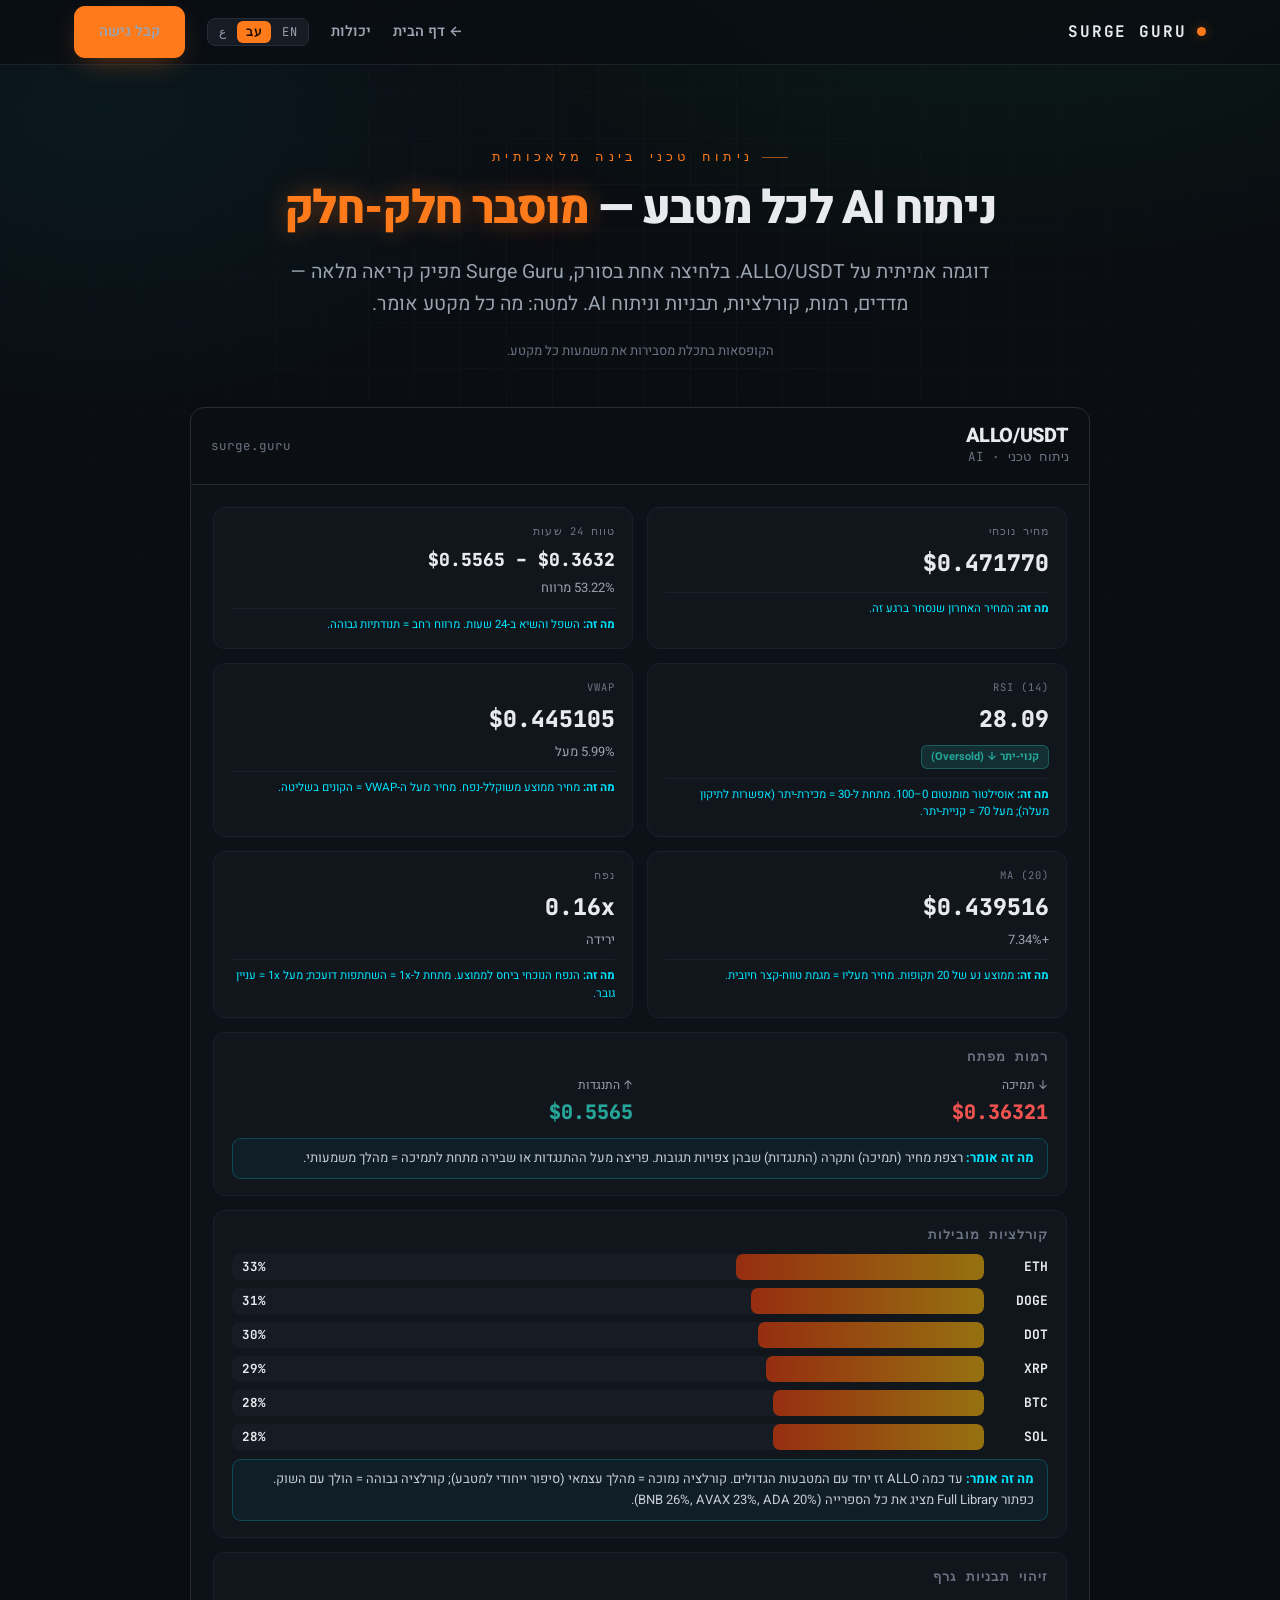
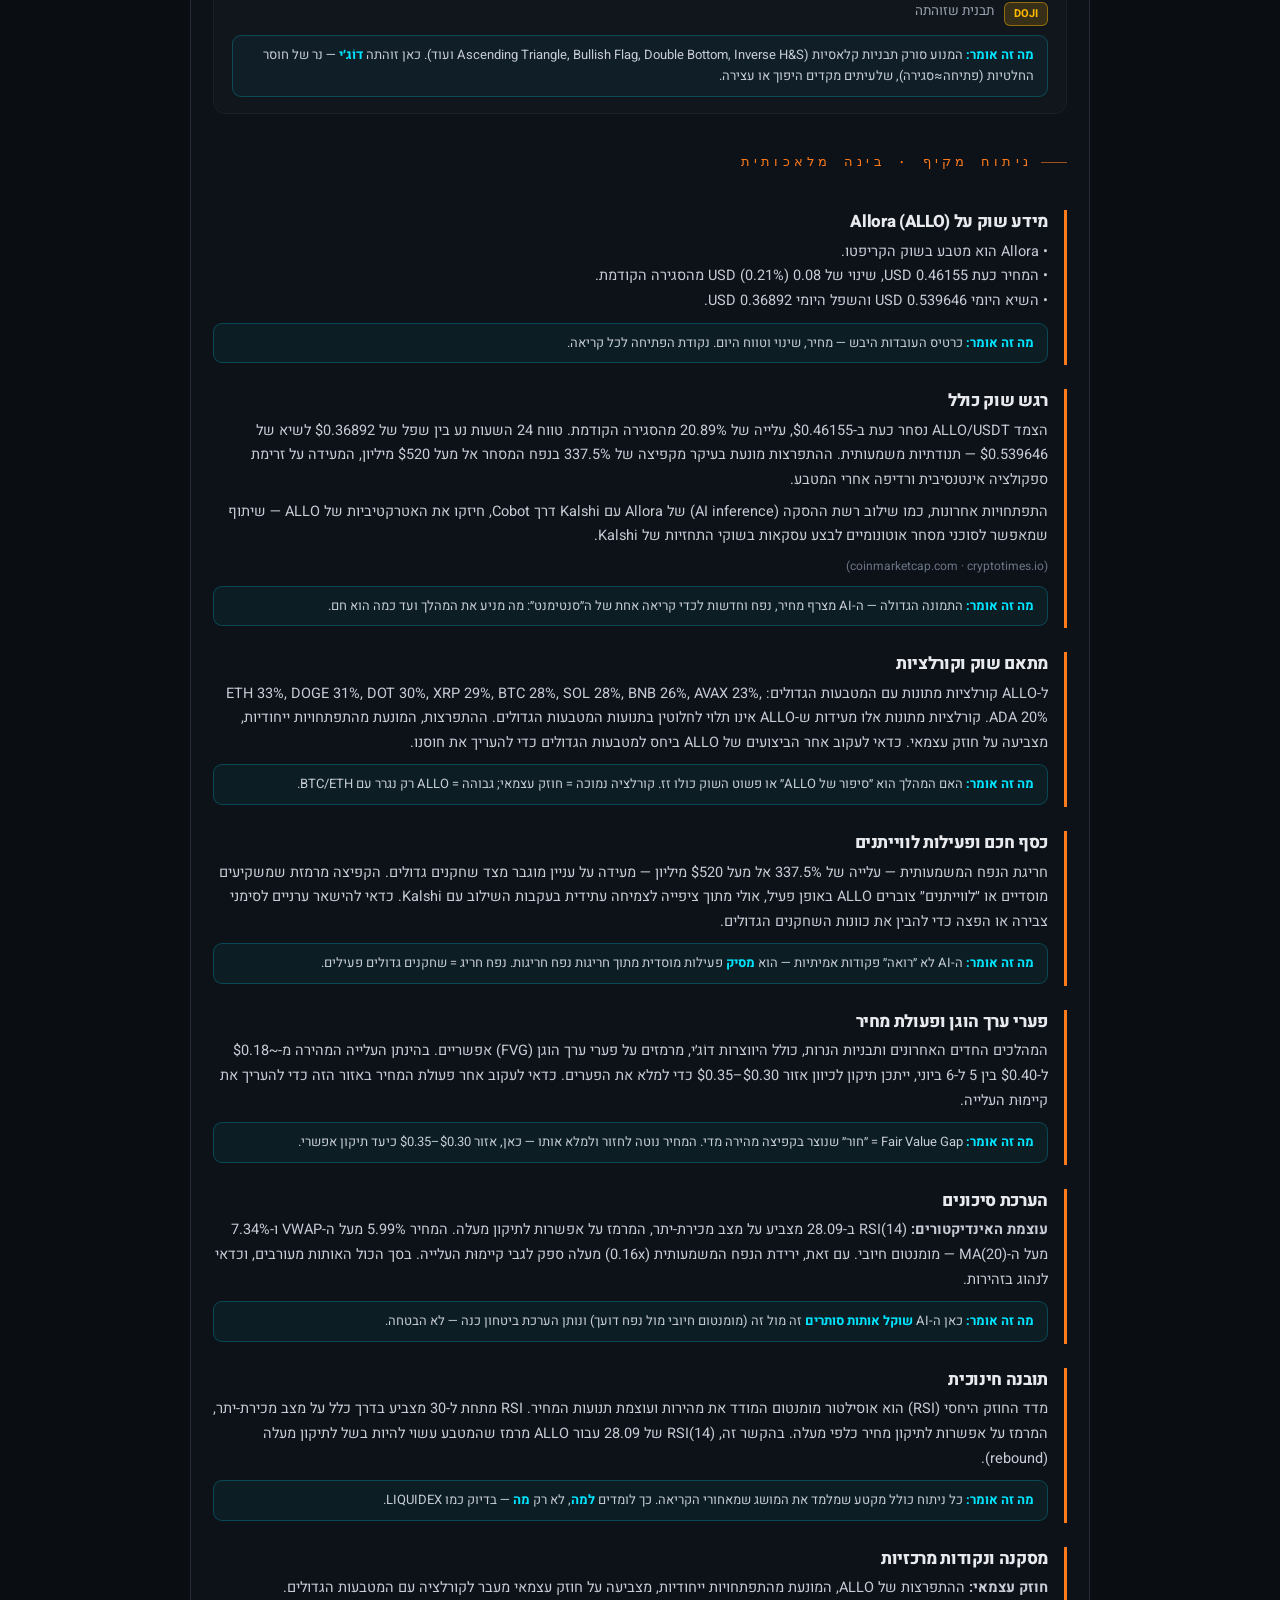
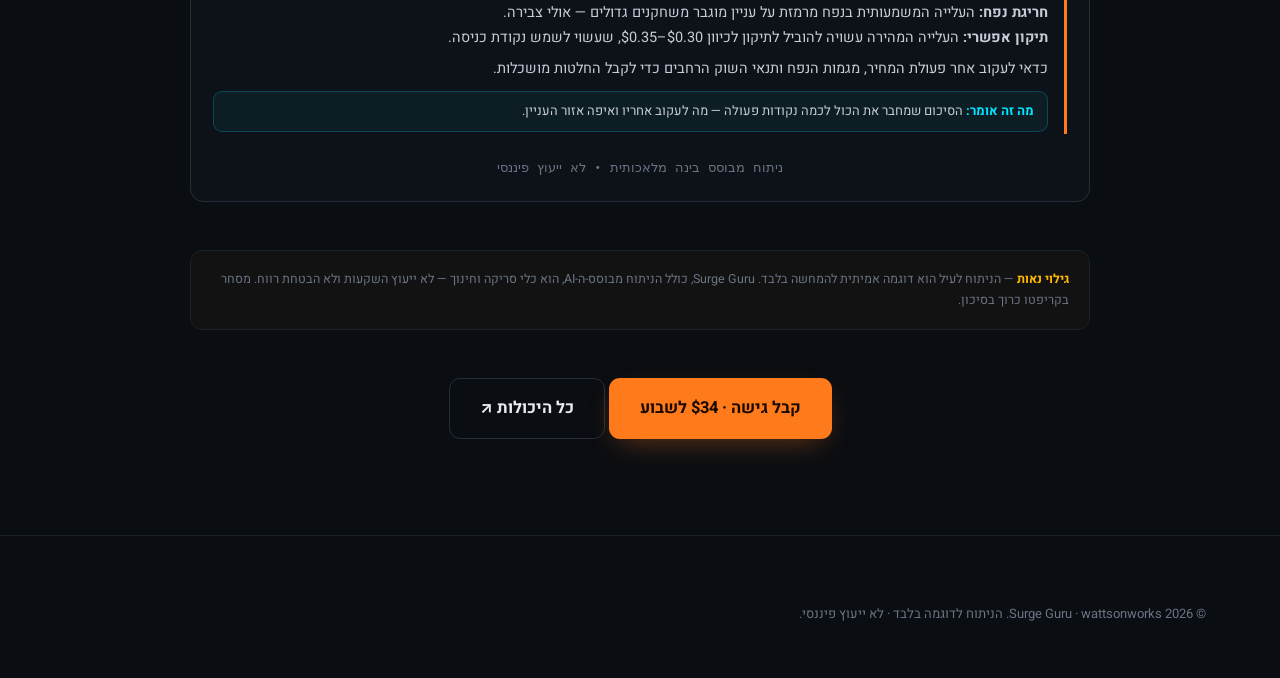
==== commit 7dc0ca69: "Reframe around 'choose when to work' + add live-board examples + Arabic support - Reframe hero & cor" ====
--- a/ai.html
+++ b/ai.html
@@ -20,10 +20,14 @@
   <div class="nav-in">
     <a class="brand" href="index.html"><span class="dot"></span>SURGE&nbsp;GURU</a>
     <div class="nav-links">
-      <a href="index.html" data-he="← דף הבית" data-en="← Home"></a>
-      <a href="index.html#features" data-he="יכולות" data-en="Features"></a>
-      <button class="lang-btn" data-lang-toggle>EN</button>
-      <a class="btn btn-primary" href="checkout.html" data-he="קבל גישה" data-en="Get Access"></a>
+      <a href="index.html" data-he="← דף הבית" data-en="← Home" data-ar="← الرئيسية"></a>
+      <a href="index.html#features" data-he="יכולות" data-en="Features" data-ar="الميزات"></a>
+      <div class="lang-switch" data-lang-switch role="group" aria-label="Language">
+        <button data-lang-set="en" type="button">EN</button>
+        <button data-lang-set="he" type="button">עב</button>
+        <button data-lang-set="ar" type="button">ع</button>
+      </div>
+      <a class="btn btn-primary" href="checkout.html" data-he="קבל גישה" data-en="Get Access" data-ar="احصل على الوصول"></a>
     </div>
   </div>
 </nav>
--- a/assets/css/sg.css
+++ b/assets/css/sg.css
@@ -128,6 +128,11 @@
   background:var(--bg-3);border:1px solid var(--line-2);border-radius:8px;padding:7px 12px;transition:.18s;
 }
 .lang-btn:hover{border-color:var(--green);color:var(--green)}
+/* trilingual segmented switch */
+.lang-switch{display:inline-flex;background:var(--bg-3);border:1px solid var(--line-2);border-radius:8px;padding:2px;gap:2px}
+.lang-switch button{font-family:var(--mono);font-size:12px;letter-spacing:.04em;color:var(--muted);background:transparent;border:0;border-radius:6px;padding:5px 9px;line-height:1;transition:.16s}
+.lang-switch button:hover{color:var(--ink)}
+.lang-switch button.on{background:var(--green);color:#1a0a00;font-weight:700}
 @media(max-width:780px){.nav-links a:not(.btn){display:none}}
 @media(max-width:480px){.nav-in{gap:10px;padding-inline:16px}.nav .btn{padding:9px 14px;font-size:13.5px}.lang-btn{padding:6px 9px}}
 
@@ -266,6 +271,20 @@
 .sgx-hot.big{color:var(--green)}
 .sgx-cap{padding:9px 12px;font-size:11px;color:var(--muted);background:#0a0d12;border-top:1px solid var(--line);text-align:center}
 .sgx-cap b{color:var(--green)}
+
+/* "any given moment" board gallery (real screenshots, masonry) */
+.board-gallery{columns:2;column-gap:20px;margin-top:8px}
+@media(max-width:720px){.board-gallery{columns:1}}
+.board-shot{break-inside:avoid;margin:0 0 20px;border:1px solid var(--line);border-radius:14px;overflow:hidden;background:var(--bg-1);transition:border-color .2s,transform .2s,box-shadow .2s}
+.board-shot:hover{border-color:rgba(255,122,26,.45);transform:translateY(-3px);box-shadow:var(--shadow)}
+.board-shot img{width:100%;height:auto;display:block;border-bottom:1px solid var(--line)}
+.board-shot figcaption{padding:14px 16px}
+.board-shot .h{display:flex;align-items:center;gap:9px;font-weight:700;font-size:14.5px;margin-bottom:5px;color:var(--ink)}
+.board-shot .h .tag{font-family:var(--mono);font-size:10px;letter-spacing:.06em;padding:2px 7px;border-radius:5px;font-weight:700;text-transform:uppercase}
+.board-shot .h .tag.green{background:rgba(0,255,106,.14);color:var(--live);border:1px solid rgba(0,255,106,.4)}
+.board-shot .h .tag.red{background:rgba(255,82,82,.14);color:var(--bsl);border:1px solid rgba(255,82,82,.4)}
+.board-shot p{margin:0;font-size:13.5px;color:var(--muted);line-height:1.6}
+.board-shot p b{color:var(--ink-2)}
 
 /* caught-live proof cards */
 .catch-grid{display:flex;flex-wrap:wrap;gap:22px;justify-content:center}
